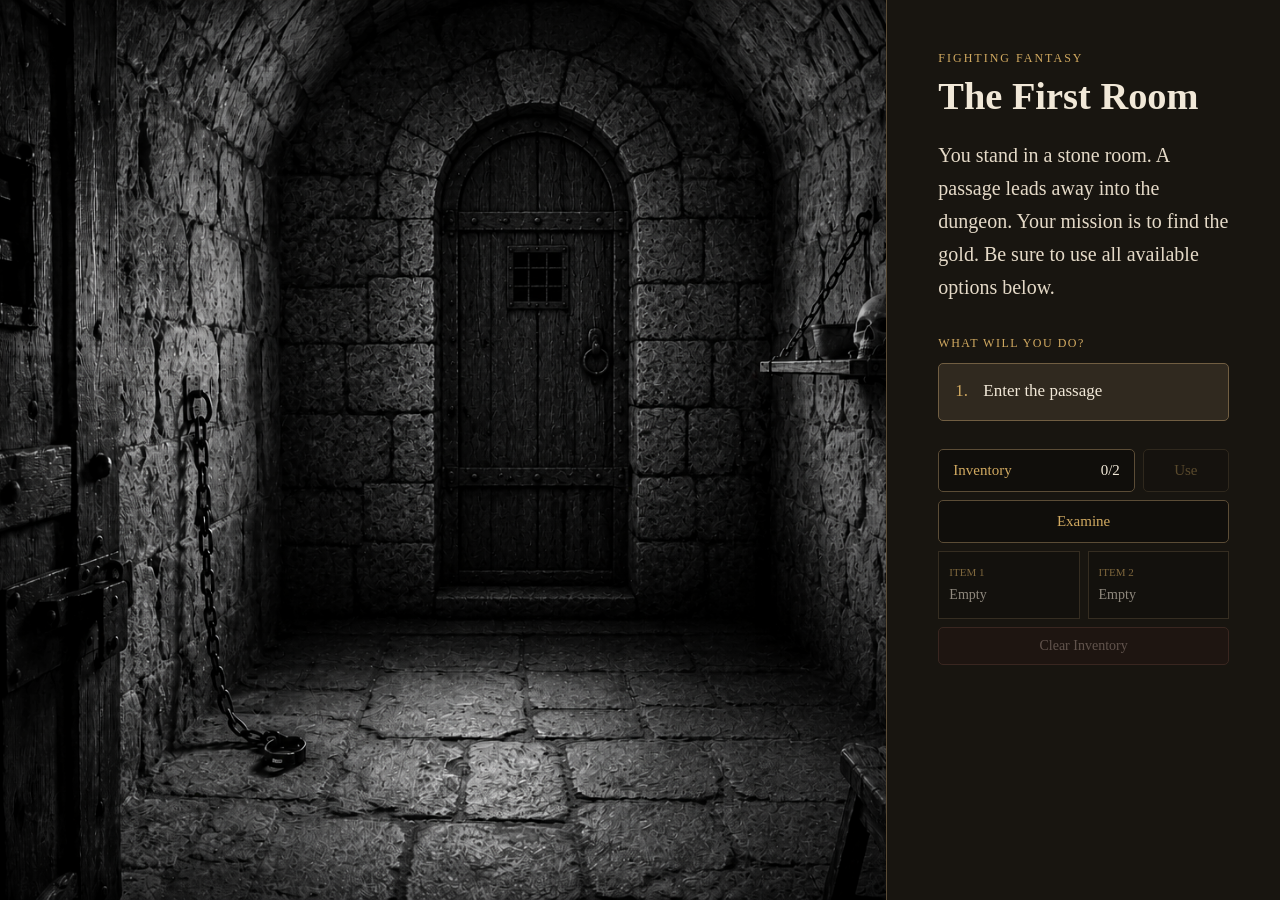
==== game-2-map/index.html @ 87b875fa "Add game 2 adventure" ====
<!doctype html>
<html lang="en">
<head>
  <meta charset="utf-8">
  <meta name="viewport" content="width=device-width, initial-scale=1">
  <title>Fighting Fantasy - Game 2</title>
  <link rel="stylesheet" href="style.css">
</head>
<body>
  <main class="game-shell">
    <section class="scene-panel">
      <img id="scene" alt="Current dungeon location">
      <div class="shade" aria-hidden="true"></div>
    </section>

    <section class="story-panel">
      <p class="eyebrow">Fighting Fantasy</p>
      <h1 id="locationName"></h1>
      <p id="storyText" class="story-text"></p>
      <div id="monsterTimer" class="monster-timer" role="timer" aria-label="Time remaining" hidden>
        <span>Time remaining</span>
        <strong id="monsterSeconds">10</strong>
      </div>

      <div id="choiceHeading" class="choice-heading">What will you do?</div>
      <div id="choiceButtons" class="choices" aria-label="Story choices"></div>

      <div class="utility-buttons">
        <button id="inventoryButton" class="inventory-button" aria-expanded="false">
          Inventory <span id="inventoryCount">0/2</span>
        </button>
        <button id="useButton" class="use-button">Use</button>
        <button id="examineButton" class="examine-button">Examine</button>
      </div>
      <div id="inventoryPanel" class="inventory-panel" hidden>
        <button class="inventory-slot" data-inventory-slot="0">
          <span>Item 1</span><strong id="inventoryItem1">Empty</strong>
        </button>
        <button class="inventory-slot" data-inventory-slot="1">
          <span>Item 2</span><strong id="inventoryItem2">Empty</strong>
        </button>
        <button id="clearInventoryButton" class="clear-inventory">Clear Inventory</button>
      </div>
    </section>
  </main>
  <script src="map-data.js"></script>
  <script src="game.js"></script>
</body>
</html>
---- game-2-map/style.css ----
:root {
  color-scheme: dark;
  --ink: #f1e8d8;
  --gold: #d2aa61;
  --line: #5b4c36;
  --panel: #181510;
}

* { box-sizing: border-box; }
html, body { margin: 0; min-height: 100%; background: #080706; color: var(--ink); }
body { font-family: Georgia, "Times New Roman", serif; }

.game-shell {
  width: min(1450px, 100vw);
  height: 100vh;
  min-height: 100vh;
  margin: auto;
  display: grid;
  grid-template-columns: minmax(0, 1.8fr) minmax(360px, .8fr);
  background: #100e0b;
  overflow: hidden;
}

.scene-panel { position: relative; height: 100vh; min-height: 0; overflow: hidden; background: #030302; }
#scene { width: 100%; height: 100%; position: absolute; inset: 0; object-fit: cover; }
.shade { position: absolute; inset: 0; box-shadow: inset 0 0 110px #000b; pointer-events: none; }

.story-panel {
  display: flex;
  flex-direction: column;
  justify-content: flex-start;
  padding: clamp(30px, 4vw, 62px);
  border-left: 1px solid var(--line);
  background: var(--panel);
  min-height: 0;
  overflow-y: auto;
}

.eyebrow {
  margin: 0 0 10px;
  color: var(--gold);
  text-transform: uppercase;
  letter-spacing: 2px;
  font-size: 12px;
}

h1 { margin: 0 0 22px; font-size: clamp(30px, 3vw, 46px); line-height: 1.05; }
.story-text { min-height: 120px; margin: 0; color: #e5dac8; font-size: 20px; line-height: 1.65; overflow-wrap: anywhere; }
.eyebrow, h1, .story-text, .monster-timer, .choice-heading, .choices, .utility-buttons, .inventory-panel { flex-shrink: 0; }
.monster-timer {
  display: flex;
  align-items: center;
  justify-content: space-between;
  margin-top: 18px;
  padding: 13px 16px;
  border: 1px solid #934b3e;
  border-radius: 5px;
  background: #2a1714;
  color: #e8c5bc;
  text-transform: uppercase;
  letter-spacing: 1.2px;
  font-size: 12px;
}
.monster-timer[hidden] { display: none; }
.monster-timer strong { color: #f0bd66; font-size: 28px; line-height: 1; }
.choice-heading {
  margin: 32px 0 12px;
  color: var(--gold);
  font-size: 12px;
  text-transform: uppercase;
  letter-spacing: 1.5px;
}

.choices { display: grid; gap: 10px; }
.choice-button {
  width: 100%; min-height: 58px; padding: 13px 16px;
  border: 1px solid #715e42; border-radius: 5px;
  background: #30291f; color: var(--ink);
  font: 17px/1.3 Georgia, "Times New Roman", serif;
  text-align: left; cursor: pointer;
}
.choice-button:hover, .choice-button:focus-visible {
  background: #463a29; border-color: var(--gold); outline: none;
}
.choice-number { display: inline-block; width: 28px; color: var(--gold); }

.utility-buttons { display: grid; grid-template-columns: 1fr auto; gap: 8px; margin-top: 28px; }
.inventory-button, .use-button, .examine-button {
  padding: 12px 14px;
  border: 1px solid var(--line);
  border-radius: 5px;
  background: #100e0b;
  color: var(--gold);
  font: 15px Georgia, "Times New Roman", serif;
  text-align: left;
  cursor: pointer;
}
.inventory-button span { float: right; color: var(--ink); }
.use-button { min-width: 86px; text-align: center; }
.examine-button { grid-column: 1 / -1; text-align: center; }
.use-button:disabled, .examine-button:disabled { opacity: .35; cursor: not-allowed; }
.use-button.active { border-color: var(--gold); background: #463a29; }
.examine-button:hover:not(:disabled), .examine-button:focus-visible:not(:disabled) {
  background: #30291f; border-color: var(--gold); outline: none;
}
.inventory-panel { display: grid; grid-template-columns: 1fr 1fr; gap: 8px; margin-top: 8px; }
.inventory-slot {
  min-height: 68px; padding: 10px; border: 1px solid #4d412f;
  border-radius: 0; background: #100e0b; color: var(--ink);
  font: inherit; text-align: left; cursor: default;
}
.inventory-slot span { display: block; margin-bottom: 7px; color: var(--gold); font-size: 11px; text-transform: uppercase; }
.inventory-slot strong { font-size: 14px; font-weight: normal; }
.inventory-slot.use-ready:not(:disabled) { border-color: var(--gold); cursor: pointer; box-shadow: 0 0 0 1px #d2aa6144 inset; }
.inventory-slot:disabled { opacity: .55; }
.clear-inventory {
  grid-column: 1 / -1;
  padding: 10px;
  border: 1px solid #77483f;
  border-radius: 5px;
  background: #2a1714;
  color: #e8c5bc;
  font: 14px Georgia, "Times New Roman", serif;
  cursor: pointer;
}
.clear-inventory:disabled { opacity: .35; cursor: not-allowed; }
.clear-inventory:hover:not(:disabled) { background: #42211c; border-color: #a66154; }

@media (max-width: 820px) {
  .game-shell { grid-template-columns: 1fr; height: auto; overflow: visible; }
  .scene-panel { height: 52vh; min-height: 52vh; }
  .story-panel { min-height: 48vh; border-left: 0; border-top: 1px solid var(--line); }
  .story-text { min-height: 0; }
}
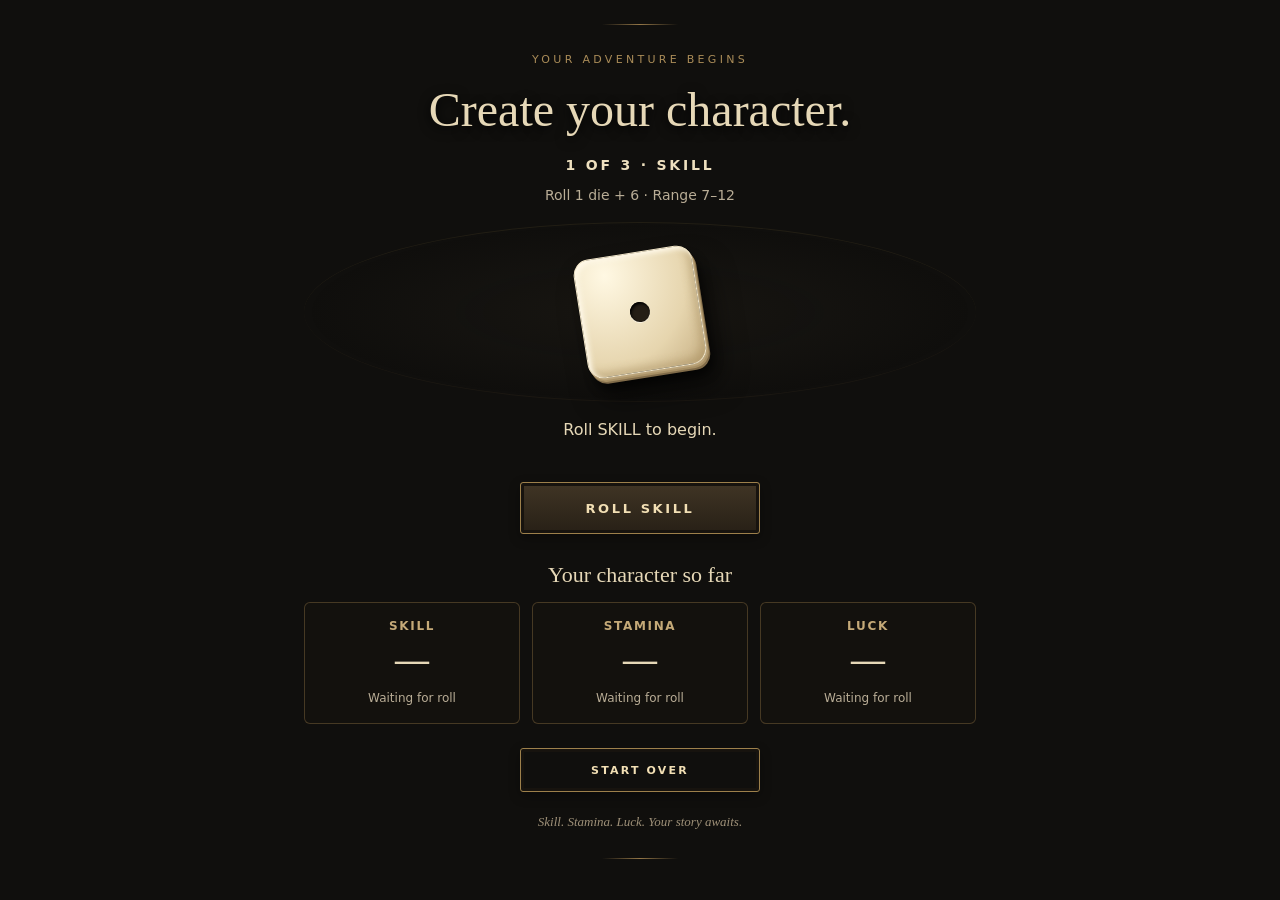
==== commit 3b34ce6e: "Add player stat rolls and pit jump luck test" ====
--- a/game-2-map/index.html
+++ b/game-2-map/index.html
@@ -4,10 +4,11 @@
   <meta charset="utf-8">
   <meta name="viewport" content="width=device-width, initial-scale=1">
   <title>Fighting Fantasy - Game 2</title>
-  <link rel="stylesheet" href="style.css">
+  <link rel="stylesheet" href="style.css?v=character-setup">
 </head>
 <body>
-  <main class="game-shell">
+  <section id="characterSetup" aria-label="Create your character"></section>
+  <main id="adventure" class="game-shell" hidden>
     <section class="scene-panel">
       <img id="scene" alt="Current dungeon location">
       <div class="shade" aria-hidden="true"></div>
@@ -15,8 +16,10 @@
 
     <section class="story-panel">
       <p class="eyebrow">Fighting Fantasy</p>
-      <h1 id="locationName"></h1>
+      <h1 id="locationName" tabindex="-1"></h1>
       <p id="storyText" class="story-text"></p>
+      <div id="luckDice" hidden></div>
+      <p id="luckResult" role="status" hidden></p>
       <div id="monsterTimer" class="monster-timer" role="timer" aria-label="Time remaining" hidden>
         <span>Time remaining</span>
         <strong id="monsterSeconds">10</strong>
@@ -43,7 +46,15 @@
       </div>
     </section>
   </main>
-  <script src="map-data.js"></script>
+  <script src="../dice/dice.js"></script>
+  <script src="../stats/stats.js"></script>
+  <script src="map-data.js?v=pit-door-20260916"></script>
+  <script src="navigation/navigation.js"></script>
+  <script src="inventory/inventory.js"></script>
+  <script src="combat/combat.js"></script>
+  <script src="../stats/stats-ui.js"></script>
+  <script src="character-setup.js"></script>
+  <script src="luck-check.js"></script>
   <script src="game.js"></script>
 </body>
 </html>
--- a/game-2-map/style.css
+++ b/game-2-map/style.css
@@ -1,3 +1,5 @@
+#adventure[hidden], #characterSetup[hidden] { display: none !important; }
+
 :root {
   color-scheme: dark;
   --ink: #f1e8d8;
